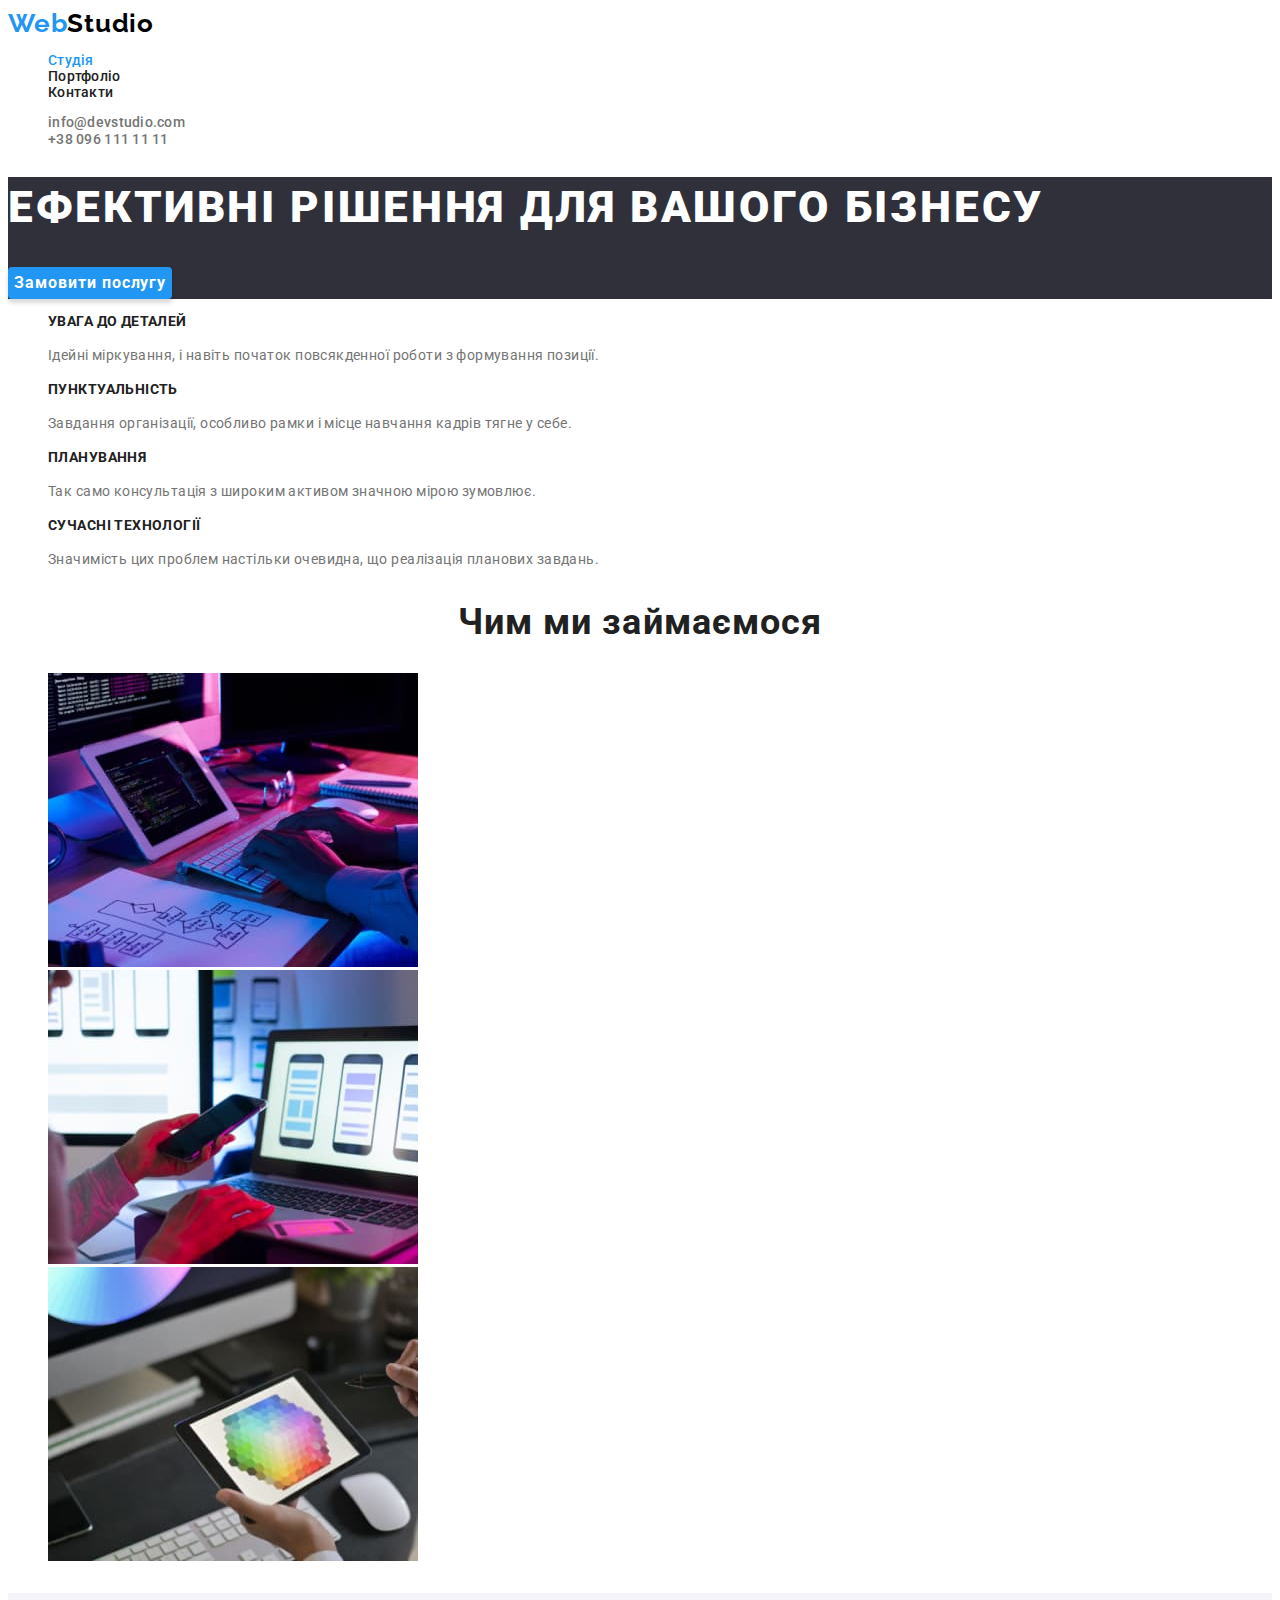
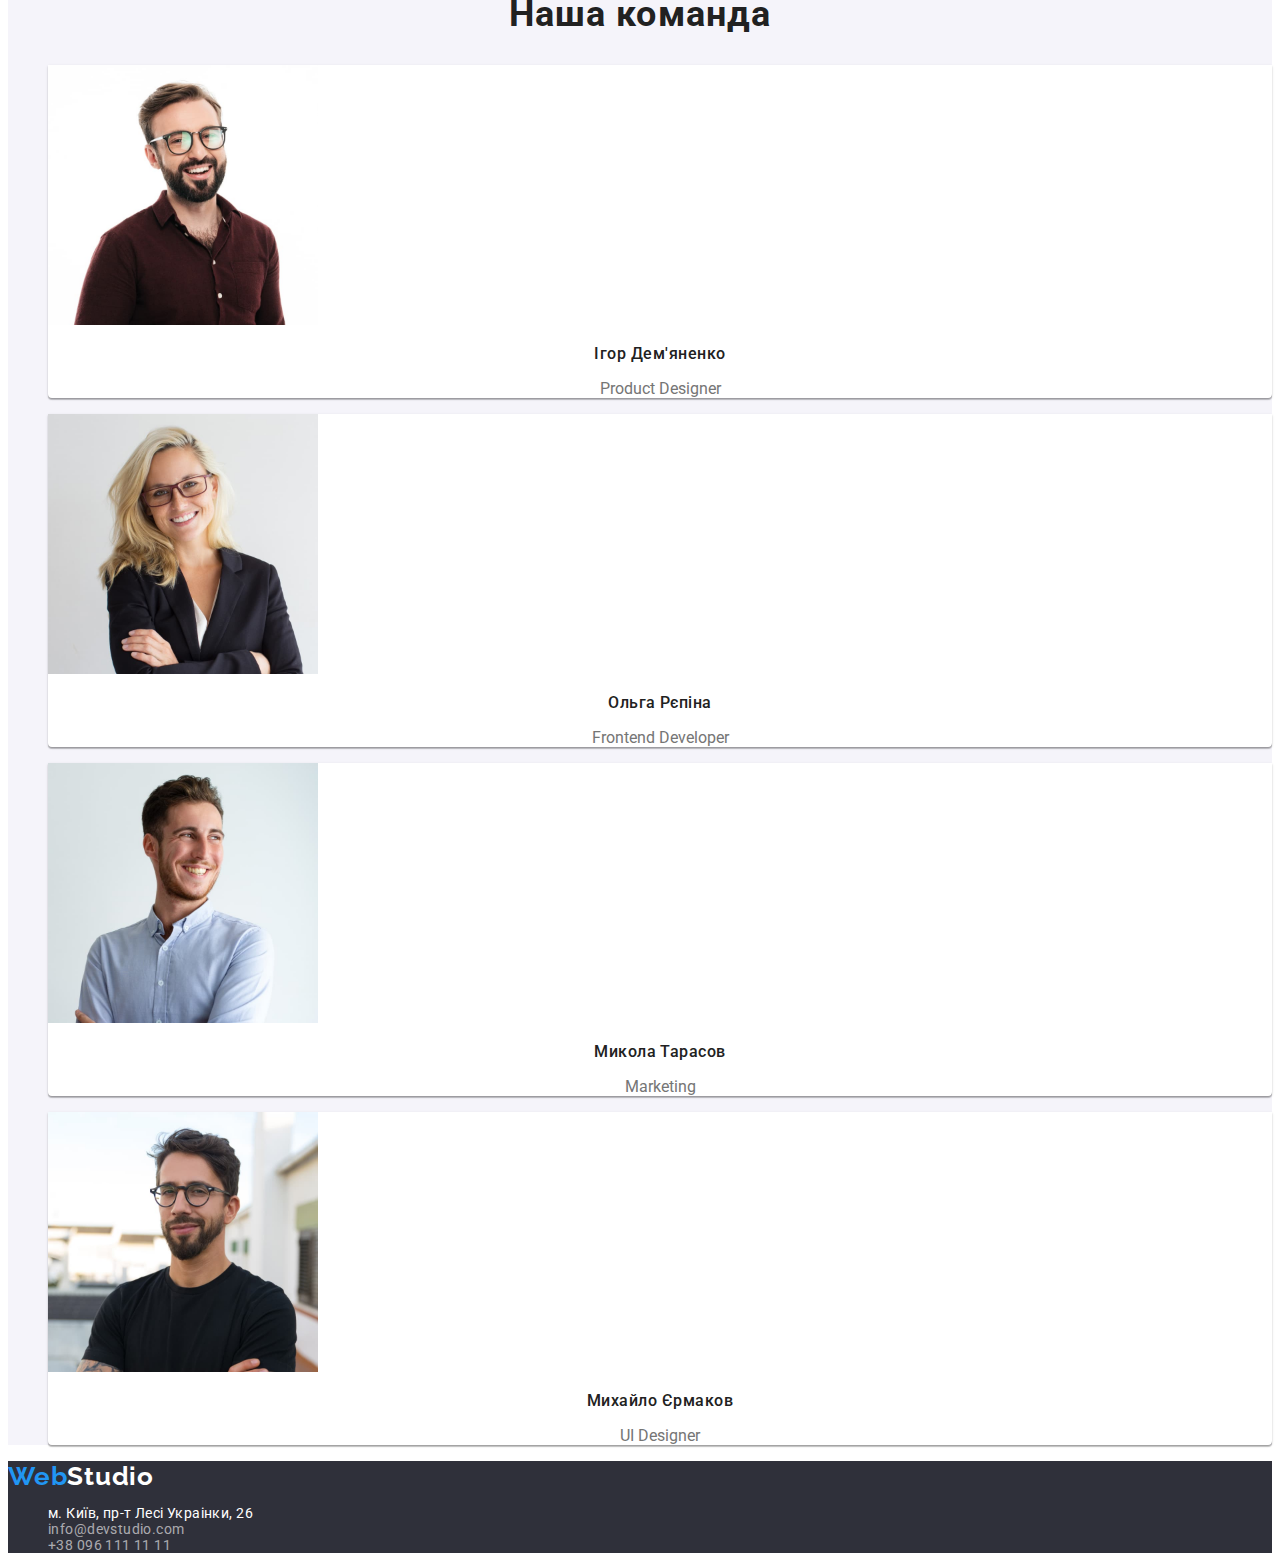
==== index.html @ 6b62721d "Initial commit" ====
<!DOCTYPE html>
<html lang="uk">
  <head>
    <meta charset="UTF-8" />
    <meta http-equiv="X-UA-Compatible" content="IE=edge" />
    <meta name="viewport" content="width=device-width, initial-scale=1.0" />
    <title>Студія</title>
    <link rel="stylesheet" href="./css/styles.css" />
    <link rel="preconnect" href="https://fonts.googleapis.com" />
    <link rel="preconnect" href="https://fonts.gstatic.com" crossorigin />
    <link
      href="https://fonts.googleapis.com/css2?family=Raleway:wght@700&family=Roboto:wght@400;500;700;900&display=swap"
      rel="stylesheet"
    />
  </head>
  <body>
    <header class="site-header">
      <nav>
        <a class="logo" href="./index.html"
          ><span class="accent">Web</span>Studio</a
        >
        <ul>
          <li>
            <a class="nav-links current-page" href="./index.html">Студія</a>
          </li>
          <li>
            <a class="nav-links" href="./portfolio.html">Портфоліо</a>
          </li>
          <li>
            <a class="nav-links" href="#">Контакти</a>
          </li>
        </ul>
      </nav>
      <ul>
        <li>
          <a class="contacts-link" href="mailto:info@devstudio.com"
            >info@devstudio.com</a
          >
        </li>
        <li>
          <a class="contacts-link" href="tel:380961111111">+38 096 111 11 11</a>
        </li>
      </ul>
    </header>
    <main>
      <section class="hero">
        <h1 class="hero-title">Ефективні рішення для вашого бізнесу</h1>
        <button type="button" class="hero-btn">Замовити послугу</button>
      </section>
      <section>
        <h2 hidden>Особливості</h2>
        <ul class="features">
          <li>
            <h3 class="features-title">УВАГА ДО ДЕТАЛЕЙ</h3>
            <p class="features-text">
              Ідейні міркування, і навіть початок повсякденної роботи з
              формування позиції.
            </p>
          </li>
          <li>
            <h3 class="features-title">ПУНКТУАЛЬНІСТЬ</h3>
            <p class="features-text">
              Завдання організації, особливо рамки і місце навчання кадрів тягне
              у себе.
            </p>
          </li>
          <li>
            <h3 class="features-title">ПЛАНУВАННЯ</h3>
            <p class="features-text">
              Так само консультація з широким активом значною мірою зумовлює.
            </p>
          </li>
          <li>
            <h3 class="features-title">СУЧАСНІ ТЕХНОЛОГІЇ</h3>
            <p class="features-text">
              Значимість цих проблем настільки очевидна, що реалізація планових
              завдань.
            </p>
          </li>
        </ul>
      </section>
      <section>
        <h2 class="section-title">Чим ми займаємося</h2>
        <ul>
          <li>
            <img
              src="./images/services/box1.jpg"
              alt="програмування"
              width="370"
            />
          </li>
          <li>
            <img
              src="./images/services/box2.jpg"
              alt="мобільні додатки"
              width="370"
            />
          </li>
          <li>
            <img
              src="./images/services/box3.jpg"
              alt="дизайнерські рішення"
              width="370"
            />
          </li>
        </ul>
      </section>
      <section class="our-team">
        <h2 class="section-title">Наша команда</h2>
        <ul>
          <li class="our-team-list">
            <img
              src="./images/team/photo-Igor-Demyanenko.jpg"
              alt="перший член команди"
              width="270"
              height="260"
            />
            <h3 class="our-team-title">Ігор Дем'яненко</h3>
            <p class="our-team-text" lang="en">Product Designer</p>
          </li>
          <li class="our-team-list">
            <img
              src="./images/team/photo-Olha-Repina.jpg"
              alt="другий член команди"
              width="270"
              height="260"
            />
            <h3 class="our-team-title">Ольга Рєпіна</h3>
            <p class="our-team-text" lang="en">Frontend Developer</p>
          </li>
          <li class="our-team-list">
            <img
              src="./images/team/photo-Mykola-Tarasov.jpg"
              alt="третій член команди"
              width="270"
              height="260"
            />
            <h3 class="our-team-title">Микола Тарасов</h3>
            <p class="our-team-text" lang="en">Marketing</p>
          </li>
          <li class="our-team-list">
            <img
              src="./images/team/photo-Mykhailo-Yermakov.jpg"
              alt="четвертий член командми"
              width="270"
              height="260"
            />
            <h3 class="our-team-title">Михайло Єрмаков</h3>
            <p class="our-team-text" lang="en">UI Designer</p>
          </li>
        </ul>
      </section>
    </main>
    <footer class="footer">
      <a class="logo-footer" href="./index.html"
        ><span class="accent">Web</span>Studio</a
      >
      <address class="footer-adress">
        <ul>
          <li>
            <a
              class="footer-map"
              href="https://goo.gl/maps/CPtrU1FHBa2aNyZL9"
              target="_blank"
              rel="noopener noreferrer nofollow"
              >м. Київ, пр-т Лесі Украінки, 26</a
            >
          </li>
          <li>
            <a class="footer-contacts" href="mailto:info@devstudio.com"
              >info@devstudio.com</a
            >
          </li>
          <li>
            <a class="footer-contacts" href="tel:380961111111"
              >+38 096 111 11 11</a
            >
          </li>
        </ul>
      </address>
    </footer>
  </body>
</html>
---- css/styles.css ----
* {
  list-style: none;
  text-decoration: none;
}


:root {
  --colorOfHearders: #212121;
  --colorOfParagraphs: #757575;
  --activeSelection: #2196F3;
  --addColor: #FFFFFF;
  --backgroundFooter: #2F303A;

}

body {
  background-color: var(--addColor);
  color: var(--colorOfHearders);
  font-family: 'Roboto', sans-serif;
  font-size: 14px;
}

a {
  color: inherit;
}

/*----------------------HEADER-----------------------*/

.site-header {
  background: var(--addColor);
}

.logo {
  font-family: 'Raleway';
  font-style: normal;
  font-weight: 700;
  font-size: 26px;
  letter-spacing: 0.03em;
  color: #000000;

}

.accent {
  color: var(--activeSelection);
}

.nav-links {
  font-weight: 500;
  line-height: calc(16/14);
  letter-spacing: 0.02em;
}

.nav-links:hover,
.nav-links:focus {
  color: var(--activeSelection);
}

.current-page {
  color: var(--activeSelection);
}



.contacts-link {
  font-weight: 500;
  line-height: 1.14;
  letter-spacing: 0.02em;
  color: var(--colorOfParagraphs);
}

.contacts-link:hover,
.contacts-link:focus {
color: var(--activeSelection);
}


/*----------------------HERO--------------------------*/

.hero {
  background: var(--backgroundFooter);
}

.hero-title {
  font-weight: 900;
  font-size: 44px;
  letter-spacing: 0.06em;
  text-transform: uppercase;
  color:var(--addColor);
  line-height: calc(60/44);

}

.hero-btn{
  background-color: var(--activeSelection);
  color: var(--addColor);
  letter-spacing: 0.06em;
  font-family: inherit;
  font-style: normal;
  font-weight: 700;
  font-size: 16px;
  line-height: calc(30/16);
  box-shadow: 0px 4px 4px rgba(0, 0, 0, 0.15);
  border-radius: 4px;
  border: none;
  cursor: pointer;

}

.hero-btn:focus,
.hero-btn:hover,
.hero-btn:active {   
  background: #188CE8;
  box-shadow: 0px 4px 4px rgba(0, 0, 0, 0.15);
  border-radius: 4px;
}     

/*----------------------FEATURES-------------------*/

.features-title {
  font-size: 14px;
  letter-spacing: 0.03em; 
  text-transform: uppercase;
  line-height: calc(16/14)
}

.features-text {
  color: var(--colorOfParagraphs);
  font-weight: 400;
  line-height: calc(24/14);
  letter-spacing: 0.03em;
}

/*------------------OUR SERVICES---------------------*/

.section-title {
font-size: 36px;
line-height: calc(42/36);
text-align: center;
letter-spacing: 0.03em;
}

/*-----------------OUR TEAM------------------------*/

.our-team {
background-color: #F5F4FA;
}

.our-team-list {
  background-color: var(--addColor);
  box-shadow: 0px 1px 3px rgba(0, 0, 0, 0.12), 0px 1px 1px rgba(0, 0, 0, 0.14), 0px 2px 1px rgba(0, 0, 0, 0.2);
  border-radius: 0px 0px 4px 4px;
}

.our-team-title {
  font-weight: 500;
  font-size: 16px;
  line-height: calc(19/16);
  letter-spacing: 0.03em;
  text-align: center;
}

.our-team-text {
  color: var(--colorOfParagraphs);
  text-align: center;
  font-size: 16px;
  line-height: calc(19/16);
}

/*-------------------FOOTER--------------------*/

.footer {
  background-color: var(--backgroundFooter);
}

.footer-adress {
  font-style: normal;
}

.footer-contacts {
  color: rgba(255, 255, 255, 0.6);
  font-weight: 400;
  letter-spacing: 0.03em;
  }


.footer-contacts:hover,
.footer-contacts:focus {
color: var(--activeSelection);
}

.footer-map {
  color: var(--addColor);
  letter-spacing: 0.03em;
  }


.logo-footer {
  font-family: 'Raleway';
  font-style: normal;
  font-weight: 700;
  font-size: 26px;
  letter-spacing: 0.03em;
  color: var(--addColor);
}


/*---------------PORTFOLIO---------------------*/
/*---------------FILTRES------------------------*/

.visually-hidden {
  position: absolute;
  white-space: nowrap;
  width: 1px;
  height: 1px;
  overflow: hidden;
  border: 0;
  padding: 0;
  clip: rect(0 0 0 0);
  clip-path: inset(50%);
  margin: -1px;
}

.filter-btn {
  font-family: inherit;
  font-style: normal;
  font-weight: 500;
  font-size: 16px;
  line-height: calc(26/16);
  text-align: center;
  letter-spacing: 0.03em;
  color: var(--colorOfHearders);
  background: #F5F4FA;
  border-radius: 4px;
  border: none;
  cursor: pointer;

}

.filter-btn:hover,
.filter-btn:focus {
  color: var(--addColor);
  background-color: var(--activeSelection);
  box-shadow: 0px 3px 1px rgba(0, 0, 0, 0.1), 0px 1px 2px rgba(0, 0, 0, 0.08), 0px 2px 2px rgba(0, 0, 0, 0.12);
}

/*----------------------PROJECTS----------------*/

.project-title {
  line-height: calc(36/18);
  letter-spacing: 0.06em;
  font-size: 18px;
}

.progect-text {
  font-size: 16px;
  line-height: calc(30/16);
  letter-spacing: 0.03em;
  color: var(--colorOfParagraphs);
}
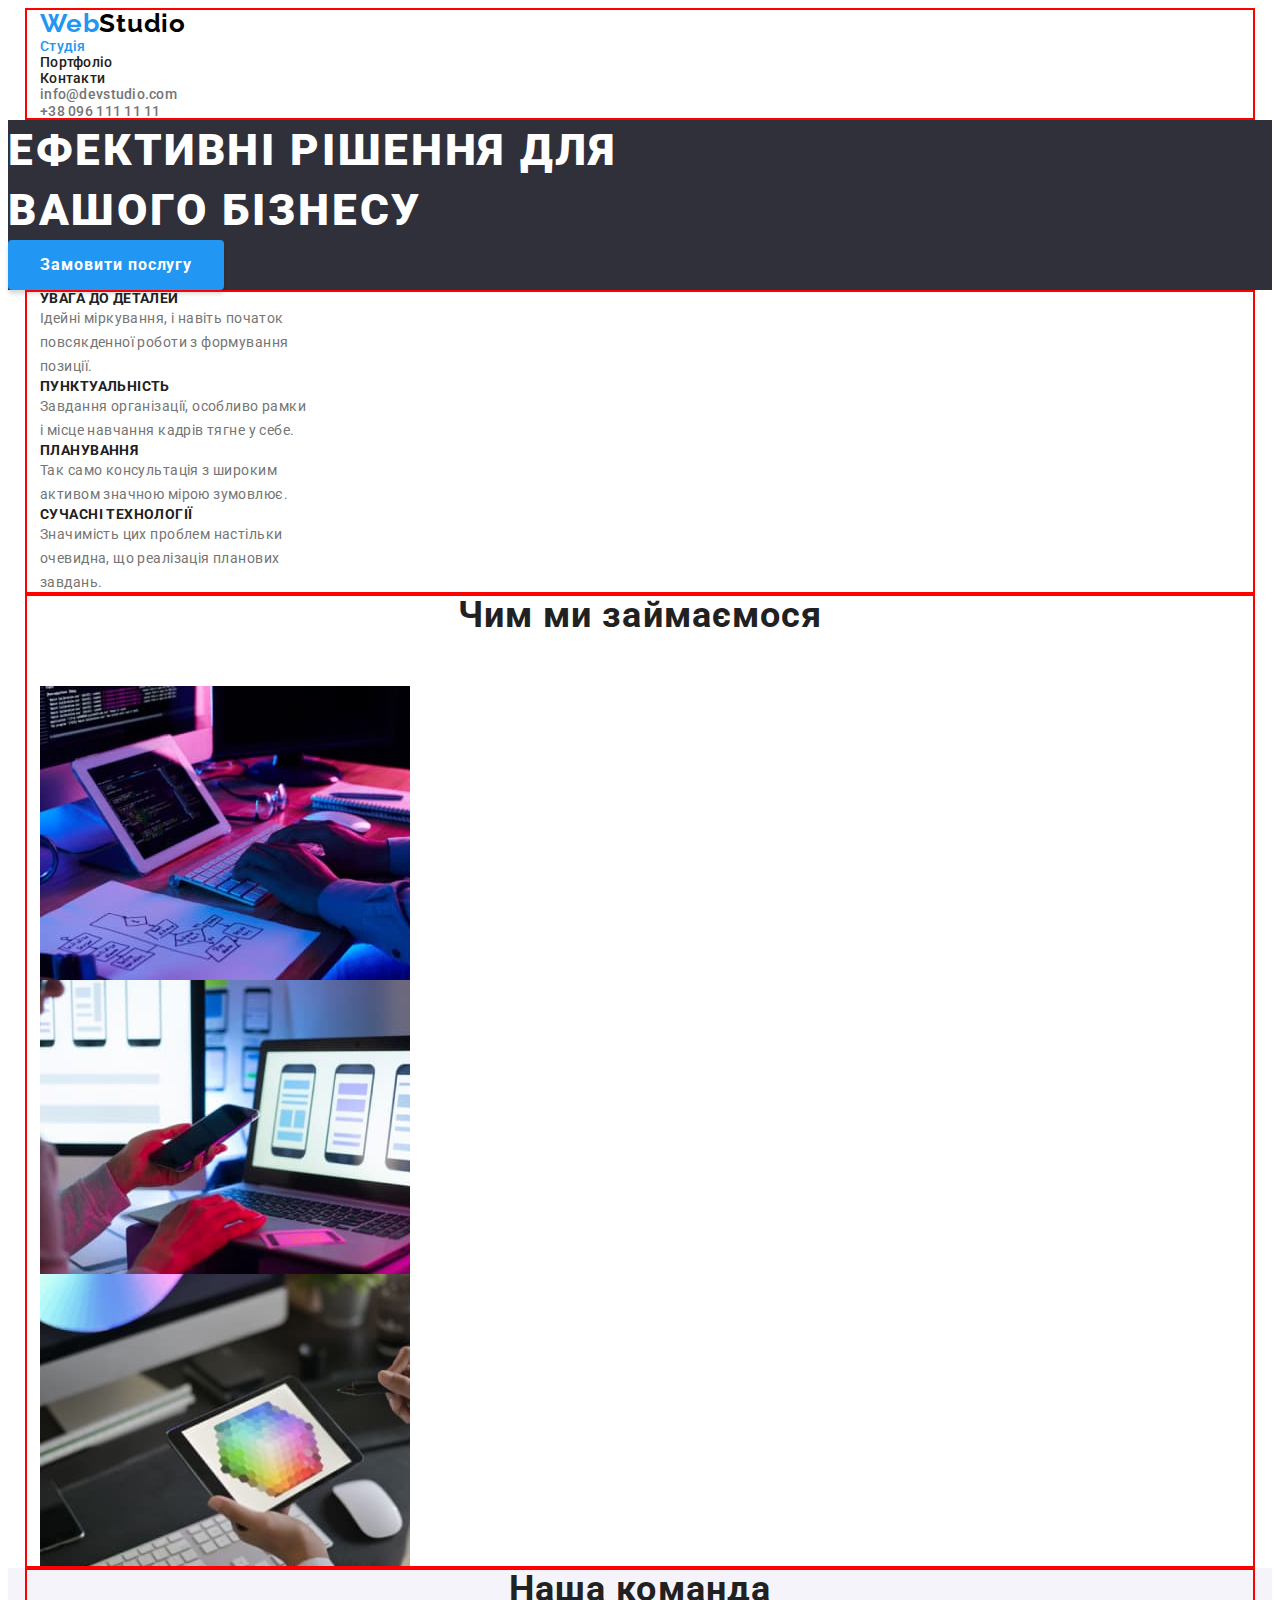
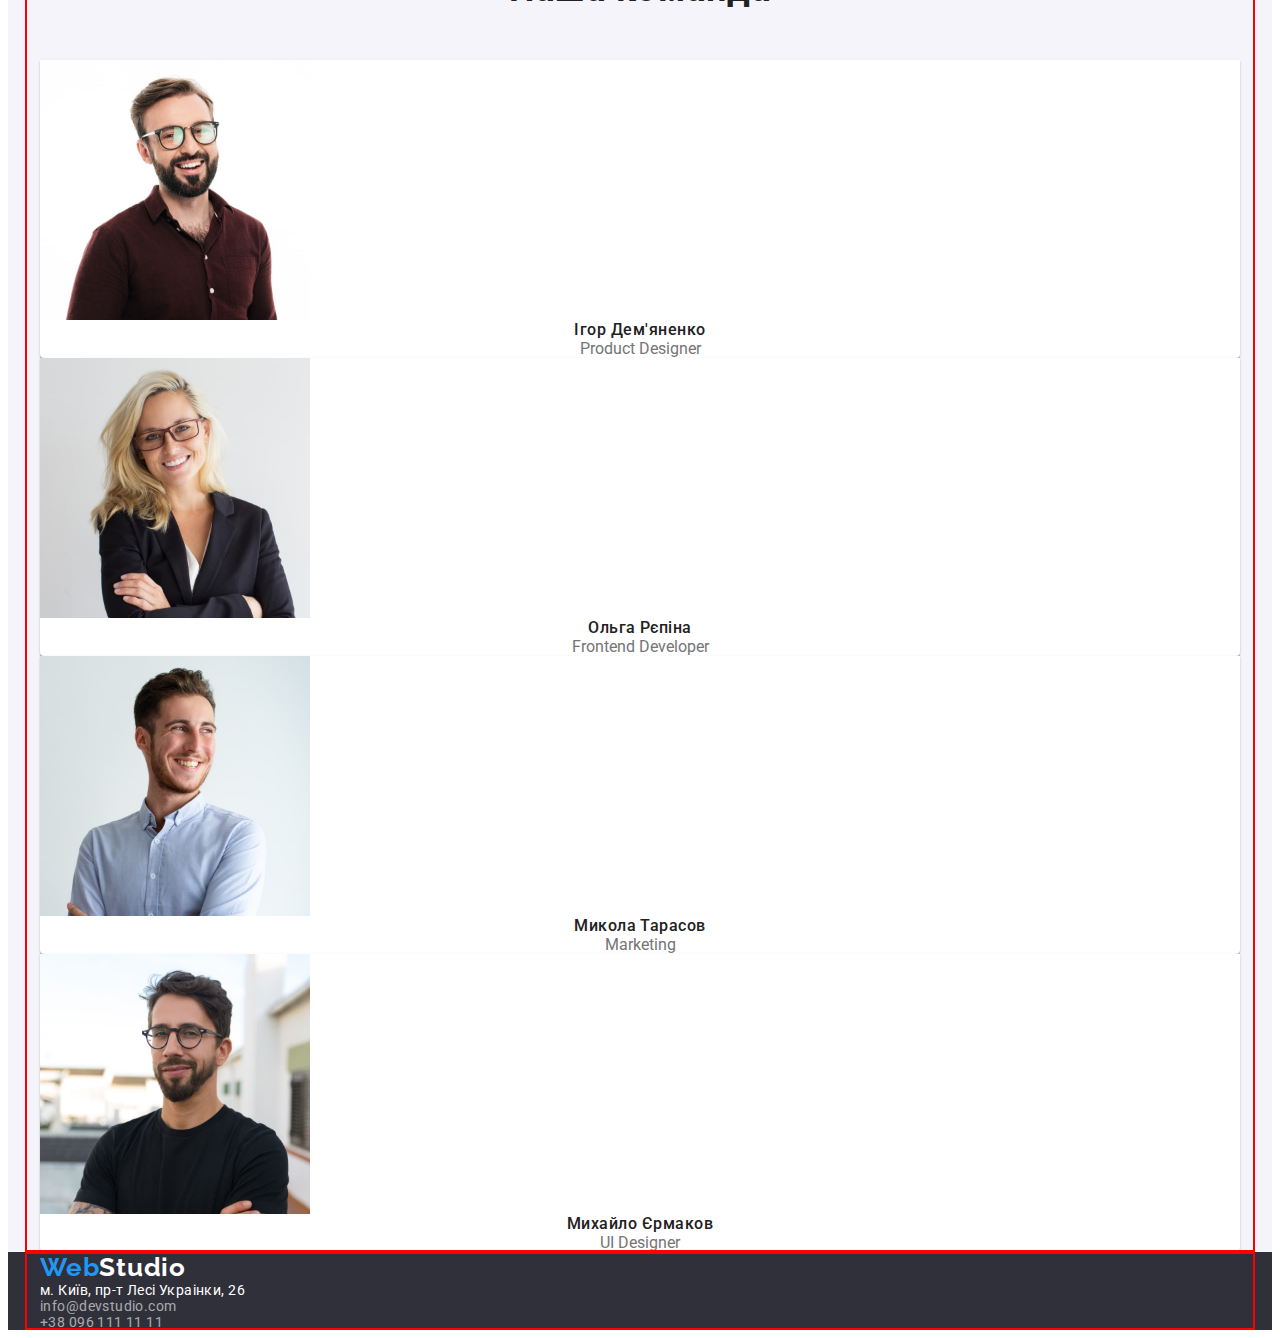
==== commit 6df5b8fa: "first part of flex decorating" ====
--- a/index.html
+++ b/index.html
@@ -5,7 +5,17 @@
     <meta http-equiv="X-UA-Compatible" content="IE=edge" />
     <meta name="viewport" content="width=device-width, initial-scale=1.0" />
     <title>Студія</title>
+
+    <!----Morden Nornilize----->
+
+    <link rel="stylesheet" href="https://cdnjs.cloudflare.com/ajax/libs/modern-normalize/1.1.0/modern-normalize.min.css" integrity="sha512-wpPYUAdjBVSE4KJnH1VR1HeZfpl1ub8YT/NKx4PuQ5NmX2tKuGu6U/JRp5y+Y8XG2tV+wKQpNHVUX03MfMFn9Q==" crossorigin="anonymous" referrerpolicy="no-referrer" />
+
+   <!----Styles----->
+
     <link rel="stylesheet" href="./css/styles.css" />
+
+    <!-------Google fonts---->
+    
     <link rel="preconnect" href="https://fonts.googleapis.com" />
     <link rel="preconnect" href="https://fonts.gstatic.com" crossorigin />
     <link
@@ -15,169 +25,181 @@
   </head>
   <body>
     <header class="site-header">
-      <nav>
-        <a class="logo" href="./index.html"
-          ><span class="accent">Web</span>Studio</a
-        >
+      <div class="container">
+        <nav>
+          <a class="logo" href="./index.html"
+            ><span class="accent">Web</span>Studio</a
+          >
+          <ul>
+            <li>
+              <a class="nav-links current-page" href="./index.html">Студія</a>
+            </li>
+            <li>
+              <a class="nav-links" href="./portfolio.html">Портфоліо</a>
+            </li>
+            <li>
+              <a class="nav-links" href="#">Контакти</a>
+            </li>
+          </ul>
+        </nav>
         <ul>
           <li>
-            <a class="nav-links current-page" href="./index.html">Студія</a>
+            <a class="contacts-link" href="mailto:info@devstudio.com"
+              >info@devstudio.com</a
+            >
           </li>
           <li>
-            <a class="nav-links" href="./portfolio.html">Портфоліо</a>
+            <a class="contacts-link" href="tel:380961111111">+38 096 111 11 11</a>
           </li>
-          <li>
-            <a class="nav-links" href="#">Контакти</a>
-          </li>
-        </ul>
-      </nav>
-      <ul>
-        <li>
-          <a class="contacts-link" href="mailto:info@devstudio.com"
-            >info@devstudio.com</a
-          >
-        </li>
-        <li>
-          <a class="contacts-link" href="tel:380961111111">+38 096 111 11 11</a>
-        </li>
+      </div>
       </ul>
     </header>
     <main>
       <section class="hero">
-        <h1 class="hero-title">Ефективні рішення для вашого бізнесу</h1>
-        <button type="button" class="hero-btn">Замовити послугу</button>
-      </section>
-      <section>
-        <h2 hidden>Особливості</h2>
-        <ul class="features">
-          <li>
-            <h3 class="features-title">УВАГА ДО ДЕТАЛЕЙ</h3>
-            <p class="features-text">
-              Ідейні міркування, і навіть початок повсякденної роботи з
-              формування позиції.
-            </p>
-          </li>
-          <li>
-            <h3 class="features-title">ПУНКТУАЛЬНІСТЬ</h3>
-            <p class="features-text">
-              Завдання організації, особливо рамки і місце навчання кадрів тягне
-              у себе.
-            </p>
-          </li>
-          <li>
-            <h3 class="features-title">ПЛАНУВАННЯ</h3>
-            <p class="features-text">
-              Так само консультація з широким активом значною мірою зумовлює.
-            </p>
-          </li>
-          <li>
-            <h3 class="features-title">СУЧАСНІ ТЕХНОЛОГІЇ</h3>
-            <p class="features-text">
-              Значимість цих проблем настільки очевидна, що реалізація планових
-              завдань.
-            </p>
-          </li>
-        </ul>
-      </section>
-      <section>
-        <h2 class="section-title">Чим ми займаємося</h2>
-        <ul>
-          <li>
-            <img
-              src="./images/services/box1.jpg"
-              alt="програмування"
-              width="370"
-            />
-          </li>
-          <li>
-            <img
-              src="./images/services/box2.jpg"
-              alt="мобільні додатки"
-              width="370"
-            />
-          </li>
-          <li>
-            <img
-              src="./images/services/box3.jpg"
-              alt="дизайнерські рішення"
-              width="370"
-            />
-          </li>
-        </ul>
-      </section>
-      <section class="our-team">
-        <h2 class="section-title">Наша команда</h2>
-        <ul>
-          <li class="our-team-list">
-            <img
-              src="./images/team/photo-Igor-Demyanenko.jpg"
-              alt="перший член команди"
-              width="270"
-              height="260"
-            />
-            <h3 class="our-team-title">Ігор Дем'яненко</h3>
-            <p class="our-team-text" lang="en">Product Designer</p>
-          </li>
-          <li class="our-team-list">
-            <img
-              src="./images/team/photo-Olha-Repina.jpg"
-              alt="другий член команди"
-              width="270"
-              height="260"
-            />
-            <h3 class="our-team-title">Ольга Рєпіна</h3>
-            <p class="our-team-text" lang="en">Frontend Developer</p>
-          </li>
-          <li class="our-team-list">
-            <img
-              src="./images/team/photo-Mykola-Tarasov.jpg"
-              alt="третій член команди"
-              width="270"
-              height="260"
-            />
-            <h3 class="our-team-title">Микола Тарасов</h3>
-            <p class="our-team-text" lang="en">Marketing</p>
-          </li>
-          <li class="our-team-list">
-            <img
-              src="./images/team/photo-Mykhailo-Yermakov.jpg"
-              alt="четвертий член командми"
-              width="270"
-              height="260"
-            />
-            <h3 class="our-team-title">Михайло Єрмаков</h3>
-            <p class="our-team-text" lang="en">UI Designer</p>
-          </li>
-        </ul>
+        <div class="conteiner">
+          <h1 class="hero-title">Ефективні рішення для вашого бізнесу</h1>
+          <button type="button" class="hero-btn">Замовити послугу</button>
+        </div>
+      </section>
+      <section section>
+        <div class="container">
+          <h2 class="visually-hidden">Особливості</h2>
+          <ul class="features">
+            <li>
+              <h3 class="features-title">УВАГА ДО ДЕТАЛЕЙ</h3>
+              <p class="features-text">
+                Ідейні міркування, і навіть початок повсякденної роботи з
+                формування позиції.
+              </p>
+            </li>
+            <li>
+              <h3 class="features-title">ПУНКТУАЛЬНІСТЬ</h3>
+              <p class="features-text">
+                Завдання організації, особливо рамки і місце навчання кадрів тягне
+                у себе.
+              </p>
+            </li>
+            <li>
+              <h3 class="features-title">ПЛАНУВАННЯ</h3>
+              <p class="features-text">
+                Так само консультація з широким активом значною мірою зумовлює.
+              </p>
+            </li>
+            <li>
+              <h3 class="features-title">СУЧАСНІ ТЕХНОЛОГІЇ</h3>
+              <p class="features-text">
+                Значимість цих проблем настільки очевидна, що реалізація планових
+                завдань.
+              </p>
+            </li>
+          </ul>
+        </div>
+      </section>
+      <section section>
+        <div class="container">
+          <h2 class="section-title">Чим ми займаємося</h2>
+          <ul>
+            <li>
+              <img
+                src="./images/services/box1.jpg"
+                alt="програмування"
+                width="370"
+              />
+            </li>
+            <li>
+              <img
+                src="./images/services/box2.jpg"
+                alt="мобільні додатки"
+                width="370"
+              />
+            </li>
+            <li>
+              <img
+                src="./images/services/box3.jpg"
+                alt="дизайнерські рішення"
+                width="370"
+              />
+            </li>
+          </ul>
+        </div>  
+      </section>
+      <section class="our-team section">
+        <div class="container">
+          <h2 class="section-title">Наша команда</h2>
+          <ul>
+            <li class="our-team-list">
+              <img
+                src="./images/team/photo-Igor-Demyanenko.jpg"
+                alt="перший член команди"
+                width="270"
+                height="260"
+              />
+              <h3 class="our-team-title">Ігор Дем'яненко</h3>
+              <p class="our-team-text" lang="en">Product Designer</p>
+            </li>
+            <li class="our-team-list">
+              <img
+                src="./images/team/photo-Olha-Repina.jpg"
+                alt="другий член команди"
+                width="270"
+                height="260"
+              />
+              <h3 class="our-team-title">Ольга Рєпіна</h3>
+              <p class="our-team-text" lang="en">Frontend Developer</p>
+            </li>
+            <li class="our-team-list">
+              <img
+                src="./images/team/photo-Mykola-Tarasov.jpg"
+                alt="третій член команди"
+                width="270"
+                height="260"
+              />
+              <h3 class="our-team-title">Микола Тарасов</h3>
+              <p class="our-team-text" lang="en">Marketing</p>
+            </li>
+            <li class="our-team-list">
+              <img
+                src="./images/team/photo-Mykhailo-Yermakov.jpg"
+                alt="четвертий член командми"
+                width="270"
+                height="260"
+              />
+              <h3 class="our-team-title">Михайло Єрмаков</h3>
+              <p class="our-team-text" lang="en">UI Designer</p>
+            </li>
+          </ul>
+        </div>
       </section>
     </main>
     <footer class="footer">
-      <a class="logo-footer" href="./index.html"
-        ><span class="accent">Web</span>Studio</a
-      >
-      <address class="footer-adress">
-        <ul>
-          <li>
-            <a
-              class="footer-map"
-              href="https://goo.gl/maps/CPtrU1FHBa2aNyZL9"
-              target="_blank"
-              rel="noopener noreferrer nofollow"
-              >м. Київ, пр-т Лесі Украінки, 26</a
-            >
-          </li>
-          <li>
-            <a class="footer-contacts" href="mailto:info@devstudio.com"
-              >info@devstudio.com</a
-            >
-          </li>
-          <li>
-            <a class="footer-contacts" href="tel:380961111111"
-              >+38 096 111 11 11</a
-            >
-          </li>
-        </ul>
-      </address>
+      <div class="container">
+        <a class="logo-footer" href="./index.html"
+          ><span class="accent">Web</span>Studio</a
+        >
+        <address class="footer-adress">
+          <ul>
+            <li>
+              <a
+                class="footer-map"
+                href="https://goo.gl/maps/CPtrU1FHBa2aNyZL9"
+                target="_blank"
+                rel="noopener noreferrer nofollow"
+                >м. Київ, пр-т Лесі Украінки, 26</a
+              >
+            </li>
+            <li>
+              <a class="footer-contacts" href="mailto:info@devstudio.com"
+                >info@devstudio.com</a
+              >
+            </li>
+            <li>
+              <a class="footer-contacts" href="tel:380961111111"
+                >+38 096 111 11 11</a
+              >
+            </li>
+          </ul>
+        </address>
+      </div>
     </footer>
   </body>
 </html>
--- a/css/styles.css
+++ b/css/styles.css
@@ -3,6 +3,18 @@
   text-decoration: none;
 }
 
+ul {
+  margin: 0;
+  padding: 0;
+}
+
+h1,h2,h3,p {
+  margin: 0;
+}
+
+img {
+  display: block;
+}
 
 :root {
   --colorOfHearders: #212121;
@@ -22,6 +34,22 @@
 
 a {
   color: inherit;
+}
+/* .section {
+  padding-top: ;
+  padding-left: 215px;
+  padding-right: 215px;
+} */
+
+.container{
+  width: 1200px;
+  padding-left: 15px;
+  padding-right: 15px;
+  margin-left: auto;
+  margin-right: auto;
+
+  outline: 2px solid red;
+  outline-offset: -2px;
 }
 
 /*----------------------HEADER-----------------------*/
@@ -87,6 +115,7 @@
   text-transform: uppercase;
   color:var(--addColor);
   line-height: calc(60/44);
+  width: 696px;
 
 }
 
@@ -103,6 +132,10 @@
   border-radius: 4px;
   border: none;
   cursor: pointer;
+  display: inline-block;
+  padding: 10px 32px;
+  min-width: 216px;
+  min-height: 50px;
 
 }
 
@@ -116,6 +149,10 @@
 
 /*----------------------FEATURES-------------------*/
 
+.features {
+  width: 270px;
+}
+
 .features-title {
   font-size: 14px;
   letter-spacing: 0.03em; 
@@ -137,6 +174,7 @@
 line-height: calc(42/36);
 text-align: center;
 letter-spacing: 0.03em;
+margin-bottom: 50px;
 }
 
 /*-----------------OUR TEAM------------------------*/
@@ -220,6 +258,15 @@
   margin: -1px;
 }
 
+.filter{
+  display:flex;
+  margin-bottom: 34px;
+  padding-top: 94px;
+  padding-bottom: 16px;
+  justify-content: center;
+
+}
+
 .filter-btn {
   font-family: inherit;
   font-style: normal;
@@ -233,6 +280,12 @@
   border-radius: 4px;
   border: none;
   cursor: pointer;
+  margin-right: 8px;
+  padding: 6px 22px;
+}
+
+.filter-btn: last-child {
+  margin-right: 0;
 
 }
 
@@ -245,6 +298,15 @@
 
 /*----------------------PROJECTS----------------*/
 
+
+.projects{
+  display: flex;
+  flex-wrap: wrap;
+  align-content: center;
+  gap: 30px;
+  padding-bottom: 94px;
+
+}
 .project-title {
   line-height: calc(36/18);
   letter-spacing: 0.06em;
@@ -256,4 +318,15 @@
   line-height: calc(30/16);
   letter-spacing: 0.03em;
   color: var(--colorOfParagraphs);
+}
+
+.project-container {
+  padding: 20px 24px;
+
+}
+
+.project-container-border {
+  background: #FFFFFF;
+  border: 1px solid #EEEEEE;
+  width: 370px;
 }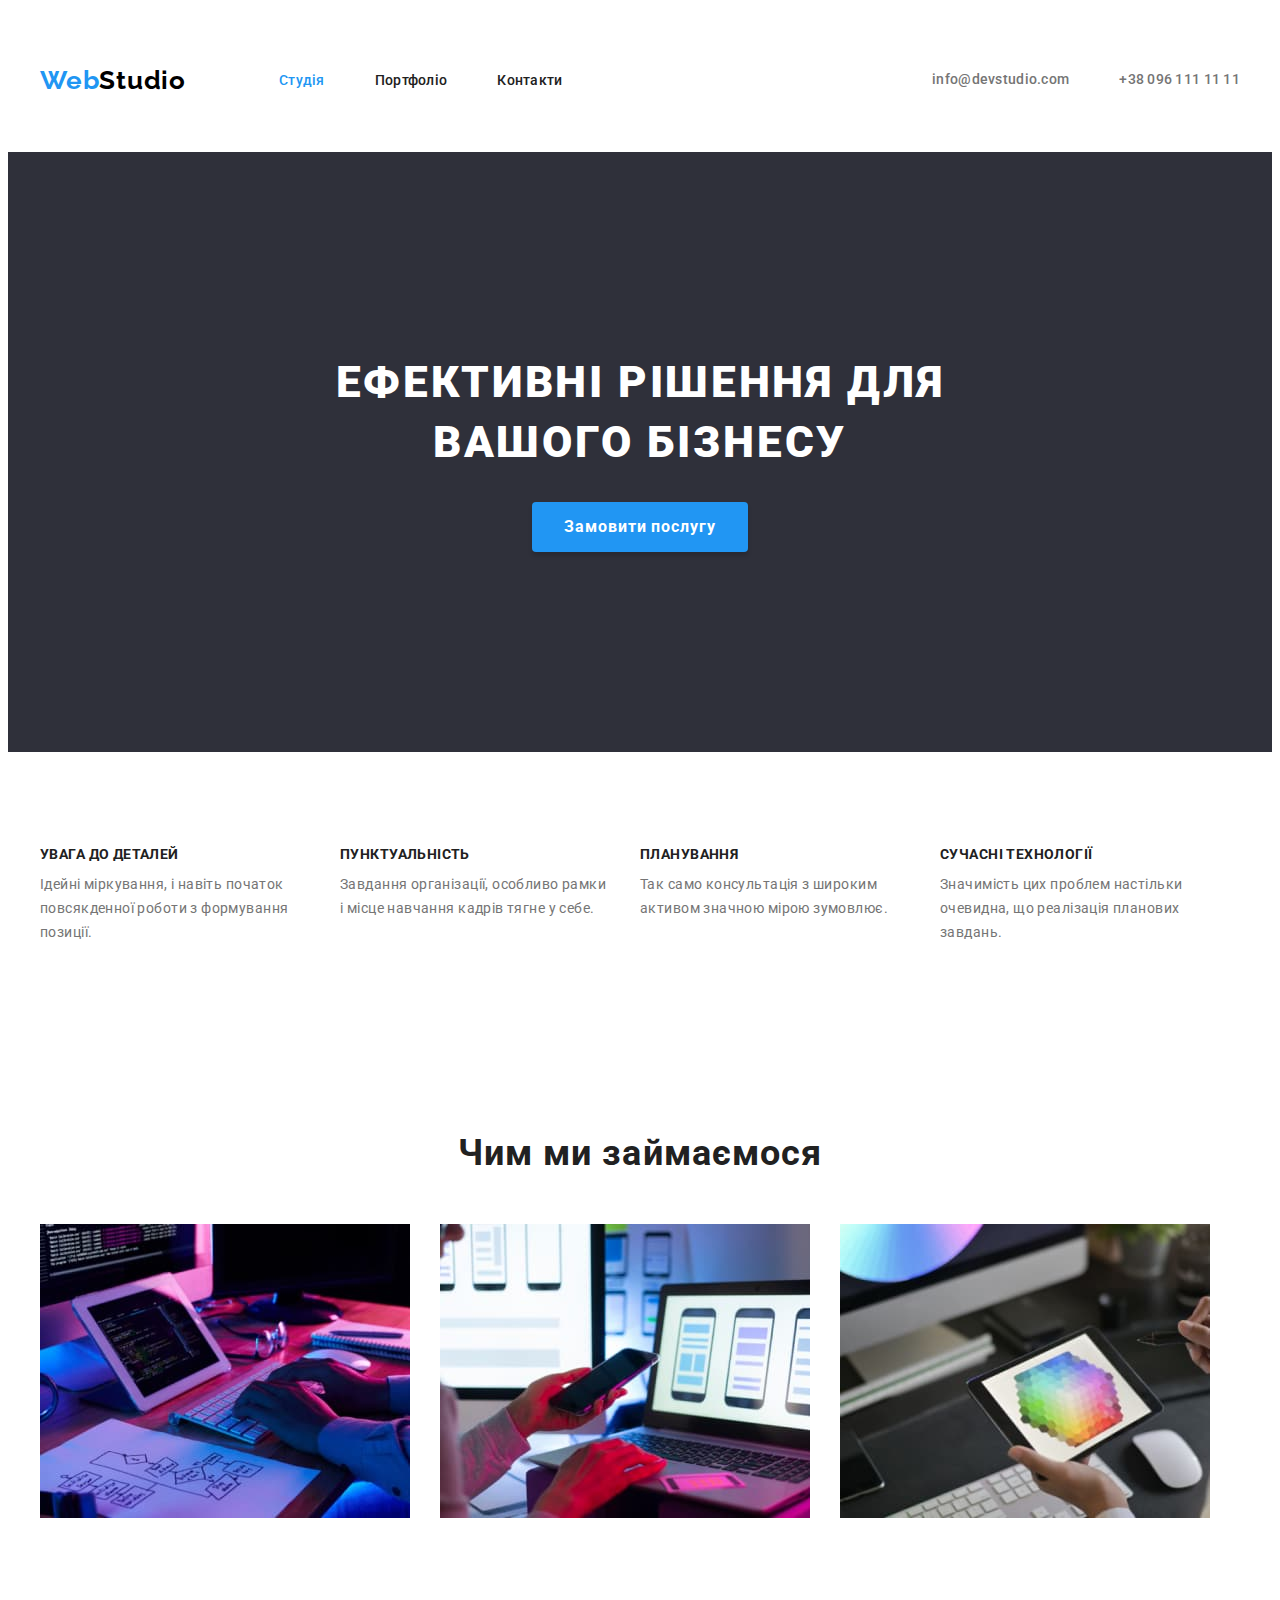
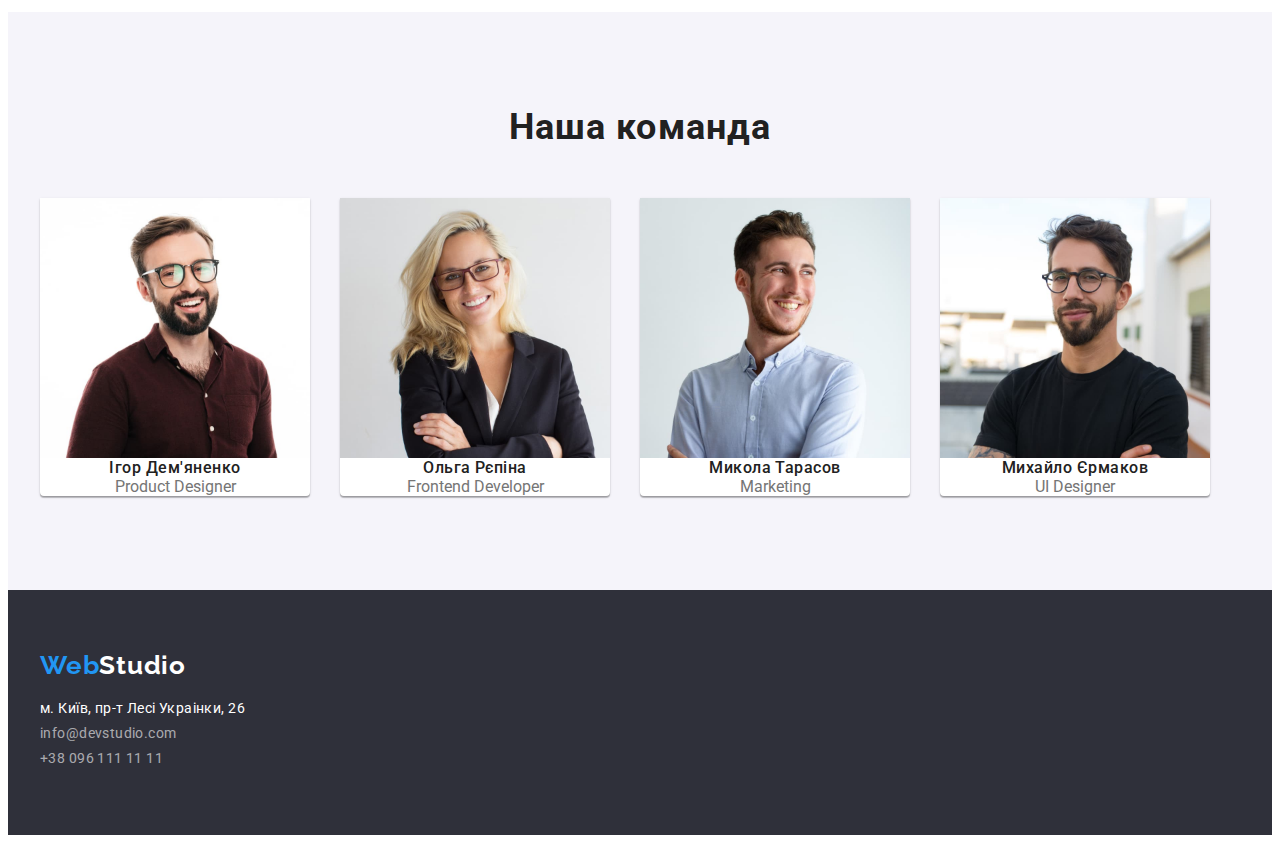
==== commit 1d667644: "finish flex decoration" ====
--- a/index.html
+++ b/index.html
@@ -26,11 +26,11 @@
   <body>
     <header class="site-header">
       <div class="container">
-        <nav>
+        <nav class="header-nav">
           <a class="logo" href="./index.html"
             ><span class="accent">Web</span>Studio</a
           >
-          <ul>
+          <ul class="header-nav-links">
             <li>
               <a class="nav-links current-page" href="./index.html">Студія</a>
             </li>
@@ -42,7 +42,7 @@
             </li>
           </ul>
         </nav>
-        <ul>
+        <ul class="header-contacts-link">
           <li>
             <a class="contacts-link" href="mailto:info@devstudio.com"
               >info@devstudio.com</a
@@ -56,12 +56,12 @@
     </header>
     <main>
       <section class="hero">
-        <div class="conteiner">
+        <div class="container">
           <h1 class="hero-title">Ефективні рішення для вашого бізнесу</h1>
           <button type="button" class="hero-btn">Замовити послугу</button>
         </div>
       </section>
-      <section section>
+      <section>
         <div class="container">
           <h2 class="visually-hidden">Особливості</h2>
           <ul class="features">
@@ -95,10 +95,10 @@
           </ul>
         </div>
       </section>
-      <section section>
+      <section >
         <div class="container">
           <h2 class="section-title">Чим ми займаємося</h2>
-          <ul>
+          <ul class="services">
             <li>
               <img
                 src="./images/services/box1.jpg"
@@ -123,10 +123,10 @@
           </ul>
         </div>  
       </section>
-      <section class="our-team section">
+      <section class="our-team">
         <div class="container">
           <h2 class="section-title">Наша команда</h2>
-          <ul>
+          <ul class="our-team-card">
             <li class="our-team-list">
               <img
                 src="./images/team/photo-Igor-Demyanenko.jpg"
@@ -177,8 +177,8 @@
           ><span class="accent">Web</span>Studio</a
         >
         <address class="footer-adress">
-          <ul>
-            <li>
+          <ul> 
+            <li class="footer-adress-links">
               <a
                 class="footer-map"
                 href="https://goo.gl/maps/CPtrU1FHBa2aNyZL9"
@@ -187,12 +187,12 @@
                 >м. Київ, пр-т Лесі Украінки, 26</a
               >
             </li>
-            <li>
+            <li class="footer-adress-links">
               <a class="footer-contacts" href="mailto:info@devstudio.com"
                 >info@devstudio.com</a
               >
             </li>
-            <li>
+            <li class="footer-adress-links">
               <a class="footer-contacts" href="tel:380961111111"
                 >+38 096 111 11 11</a
               >
--- a/css/styles.css
+++ b/css/styles.css
@@ -14,6 +14,8 @@
 
 img {
   display: block;
+  max-width: 100%;
+  height: auto;
 }
 
 :root {
@@ -35,21 +37,14 @@
 a {
   color: inherit;
 }
-/* .section {
-  padding-top: ;
-  padding-left: 215px;
-  padding-right: 215px;
-} */
 
 .container{
   width: 1200px;
-  padding-left: 15px;
-  padding-right: 15px;
+  padding: 94px 15px;
   margin-left: auto;
   margin-right: auto;
 
-  outline: 2px solid red;
-  outline-offset: -2px;
+
 }
 
 /*----------------------HEADER-----------------------*/
@@ -58,6 +53,26 @@
   background: var(--addColor);
 }
 
+.site-header .container {
+  display: flex;
+  padding-top: 32px;
+  padding-bottom: 32px;
+  align-items: center;
+  justify-content: space-between;
+
+}
+
+.header-nav {
+  display: flex;
+  align-items: center;
+}
+
+.header-nav-links {
+  display: flex;
+  gap: 50px;
+
+}
+
 .logo {
   font-family: 'Raleway';
   font-style: normal;
@@ -65,6 +80,8 @@
   font-size: 26px;
   letter-spacing: 0.03em;
   color: #000000;
+  display: inline-block;
+  margin-right: 93px;
 
 }
 
@@ -76,6 +93,9 @@
   font-weight: 500;
   line-height: calc(16/14);
   letter-spacing: 0.02em;
+  display: block;
+  padding-bottom: 32px;
+  padding-top: 32px;
 }
 
 .nav-links:hover,
@@ -86,14 +106,15 @@
 .current-page {
   color: var(--activeSelection);
 }
-
-
 
 .contacts-link {
   font-weight: 500;
   line-height: 1.14;
   letter-spacing: 0.02em;
   color: var(--colorOfParagraphs);
+  display: block;
+  padding-top: 32px;
+  padding-bottom: 32px;
 }
 
 .contacts-link:hover,
@@ -101,11 +122,22 @@
 color: var(--activeSelection);
 }
 
+.header-contacts-link {
+  display: flex;
+  gap: 50px;
+}
 
 /*----------------------HERO--------------------------*/
 
 .hero {
   background: var(--backgroundFooter);
+
+}
+
+.hero .container {
+  padding-top: 200px;
+  padding-bottom: 200px;
+  text-align: center;
 }
 
 .hero-title {
@@ -116,6 +148,10 @@
   color:var(--addColor);
   line-height: calc(60/44);
   width: 696px;
+  margin-bottom: 30px;
+  margin-left: auto;
+  margin-right: auto;
+
 
 }
 
@@ -150,14 +186,18 @@
 /*----------------------FEATURES-------------------*/
 
 .features {
-  width: 270px;
+  display: flex;
+  gap: 30px;
 }
 
 .features-title {
   font-size: 14px;
   letter-spacing: 0.03em; 
   text-transform: uppercase;
-  line-height: calc(16/14)
+  line-height: calc(16/14);
+  margin-bottom: 10px;
+
+
 }
 
 .features-text {
@@ -165,28 +205,41 @@
   font-weight: 400;
   line-height: calc(24/14);
   letter-spacing: 0.03em;
+  width: 270px;
 }
 
 /*------------------OUR SERVICES---------------------*/
 
 .section-title {
-font-size: 36px;
-line-height: calc(42/36);
-text-align: center;
-letter-spacing: 0.03em;
-margin-bottom: 50px;
-}
+  font-size: 36px;
+  line-height: calc(42/36);
+  text-align: center;
+  letter-spacing: 0.03em;
+  margin-bottom: 50px;
+}
+
+.services {
+  display: flex;
+  gap: 30px;
+}
+
+
 
 /*-----------------OUR TEAM------------------------*/
 
 .our-team {
 background-color: #F5F4FA;
+}
+
+.our-team-card {
+  display: flex;
 }
 
 .our-team-list {
   background-color: var(--addColor);
   box-shadow: 0px 1px 3px rgba(0, 0, 0, 0.12), 0px 1px 1px rgba(0, 0, 0, 0.14), 0px 2px 1px rgba(0, 0, 0, 0.2);
   border-radius: 0px 0px 4px 4px;
+  margin-right: 30px;
 }
 
 .our-team-title {
@@ -195,7 +248,12 @@
   line-height: calc(19/16);
   letter-spacing: 0.03em;
   text-align: center;
-}
+
+  }
+
+.our-team-list:last-child{
+  margin-right: 0;
+}  
 
 .our-team-text {
   color: var(--colorOfParagraphs);
@@ -239,8 +297,18 @@
   font-size: 26px;
   letter-spacing: 0.03em;
   color: var(--addColor);
-}
-
+  display: inline-block;
+  margin-bottom: 20px;
+}
+
+.footer-adress-links {
+  margin-bottom:  9px;
+}
+
+.footer .container {
+padding-top: 60px;
+padding-bottom: 60px;
+}
 
 /*---------------PORTFOLIO---------------------*/
 /*---------------FILTRES------------------------*/
@@ -261,7 +329,6 @@
 .filter{
   display:flex;
   margin-bottom: 34px;
-  padding-top: 94px;
   padding-bottom: 16px;
   justify-content: center;
 
@@ -304,7 +371,6 @@
   flex-wrap: wrap;
   align-content: center;
   gap: 30px;
-  padding-bottom: 94px;
 
 }
 .project-title {
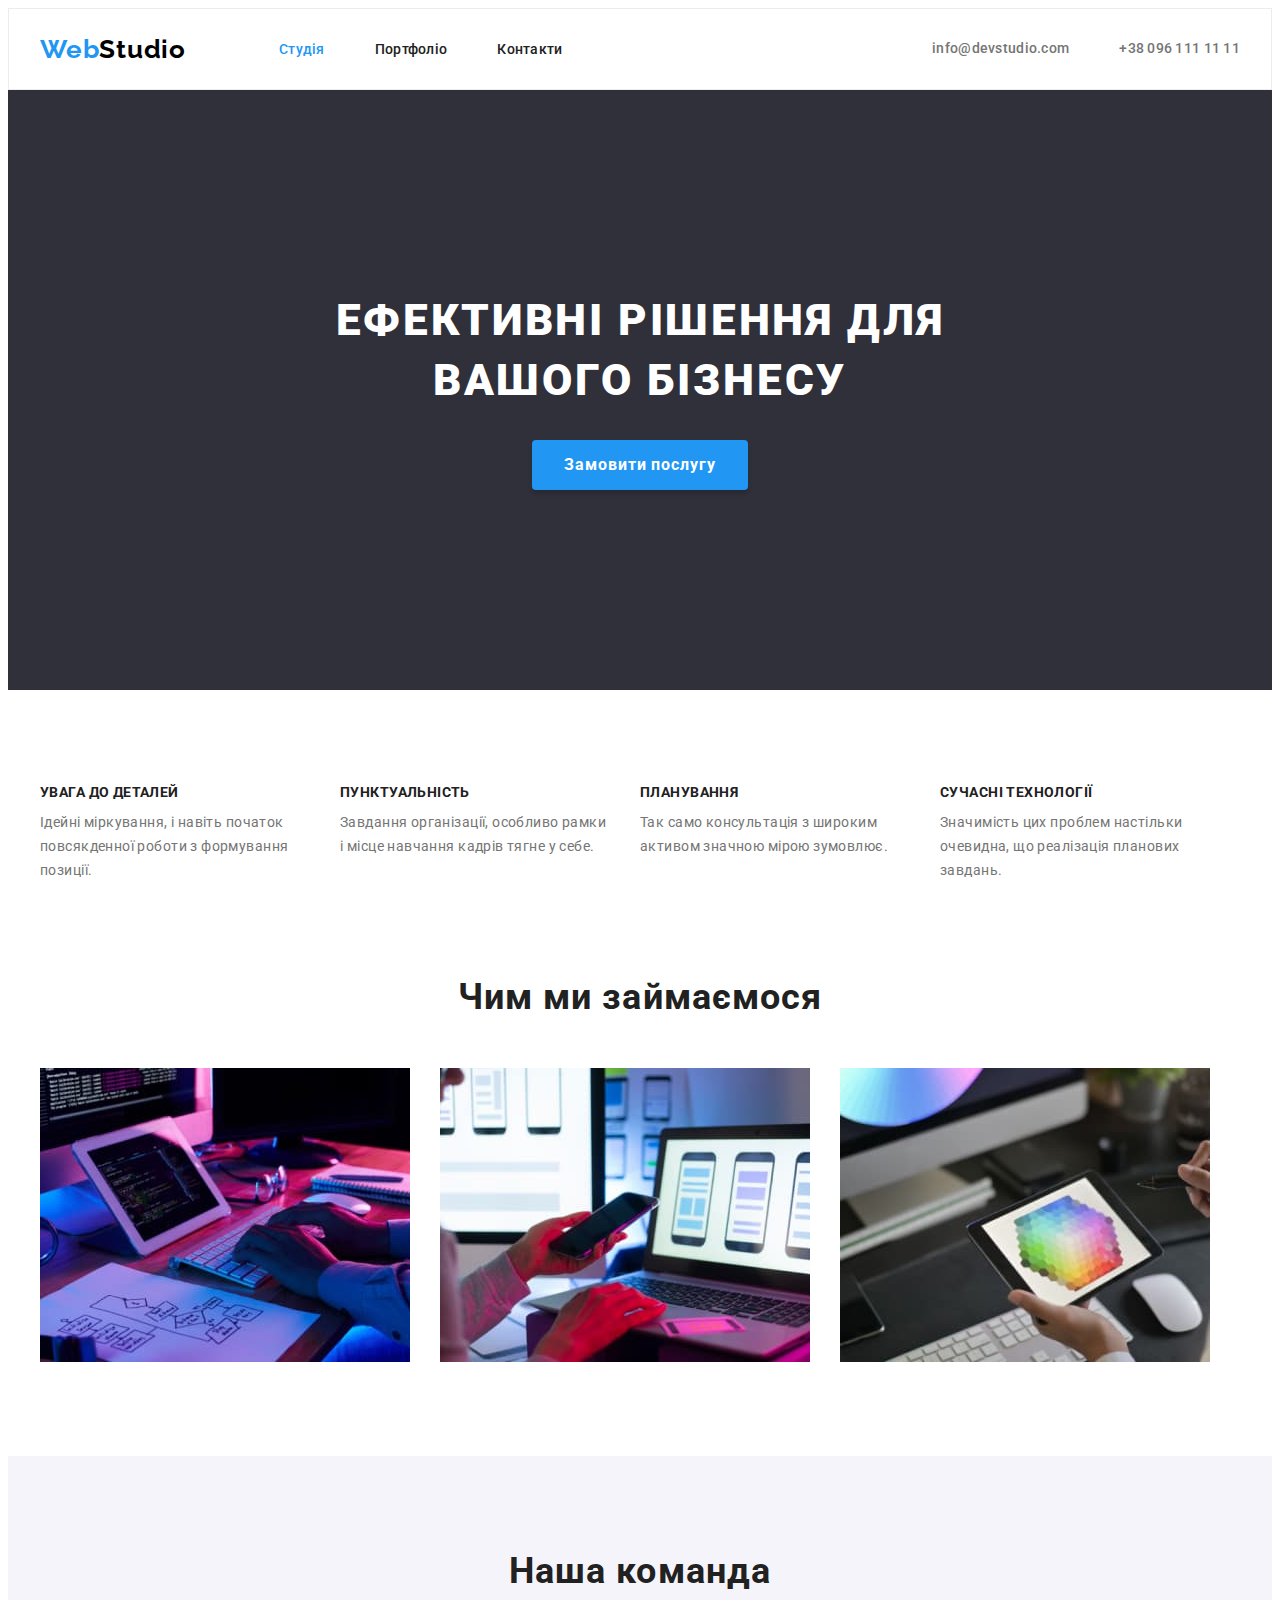
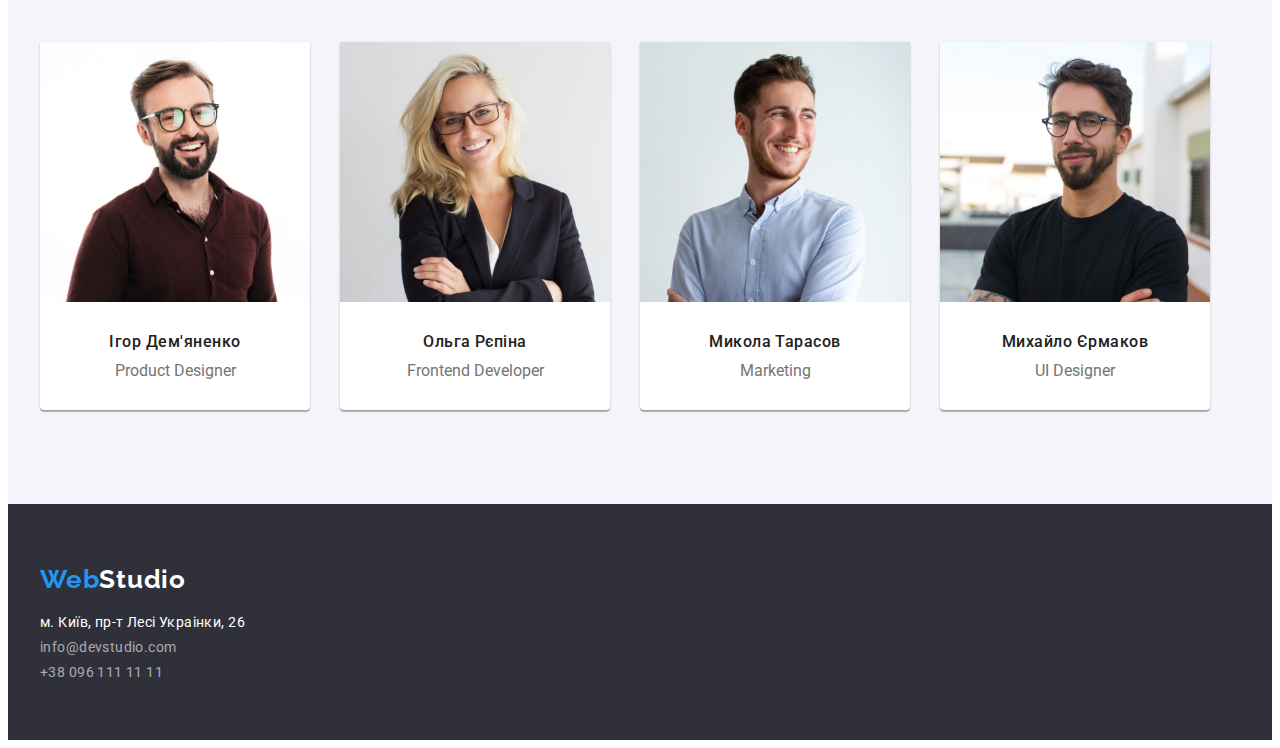
==== commit 7e33581e: "fixed after mentor comments" ====
--- a/index.html
+++ b/index.html
@@ -55,13 +55,13 @@
       </ul>
     </header>
     <main>
-      <section class="hero">
+      <section class="hero section">
         <div class="container">
           <h1 class="hero-title">Ефективні рішення для вашого бізнесу</h1>
           <button type="button" class="hero-btn">Замовити послугу</button>
         </div>
       </section>
-      <section>
+      <section class="section">
         <div class="container">
           <h2 class="visually-hidden">Особливості</h2>
           <ul class="features">
@@ -95,7 +95,7 @@
           </ul>
         </div>
       </section>
-      <section >
+      <section class="section about">
         <div class="container">
           <h2 class="section-title">Чим ми займаємося</h2>
           <ul class="services">
@@ -123,7 +123,7 @@
           </ul>
         </div>  
       </section>
-      <section class="our-team">
+      <section class="our-team section">
         <div class="container">
           <h2 class="section-title">Наша команда</h2>
           <ul class="our-team-card">
@@ -134,8 +134,10 @@
                 width="270"
                 height="260"
               />
-              <h3 class="our-team-title">Ігор Дем'яненко</h3>
-              <p class="our-team-text" lang="en">Product Designer</p>
+              <div class="our-team-card-container">
+                <h3 class="our-team-title">Ігор Дем'яненко</h3>
+                <p class="our-team-text" lang="en">Product Designer</p>
+              </div>
             </li>
             <li class="our-team-list">
               <img
@@ -144,8 +146,10 @@
                 width="270"
                 height="260"
               />
-              <h3 class="our-team-title">Ольга Рєпіна</h3>
-              <p class="our-team-text" lang="en">Frontend Developer</p>
+              <div class="our-team-card-container">
+                <h3 class="our-team-title">Ольга Рєпіна</h3>
+                <p class="our-team-text" lang="en">Frontend Developer</p>
+              </div>
             </li>
             <li class="our-team-list">
               <img
@@ -154,8 +158,10 @@
                 width="270"
                 height="260"
               />
-              <h3 class="our-team-title">Микола Тарасов</h3>
-              <p class="our-team-text" lang="en">Marketing</p>
+              <div class="our-team-card-container">
+                <h3 class="our-team-title">Микола Тарасов</h3>
+                <p class="our-team-text" lang="en">Marketing</p>
+              </div>
             </li>
             <li class="our-team-list">
               <img
@@ -164,8 +170,10 @@
                 width="270"
                 height="260"
               />
-              <h3 class="our-team-title">Михайло Єрмаков</h3>
-              <p class="our-team-text" lang="en">UI Designer</p>
+              <div class="our-team-card-container">
+                <h3 class="our-team-title">Михайло Єрмаков</h3>
+                <p class="our-team-text" lang="en">UI Designer</p>
+              </div>
             </li>
           </ul>
         </div>
--- a/css/styles.css
+++ b/css/styles.css
@@ -40,23 +40,25 @@
 
 .container{
   width: 1200px;
-  padding: 94px 15px;
+  padding: 0 15px;
   margin-left: auto;
   margin-right: auto;
-
-
+  
+}
+.section {
+  padding-top: 94px;
+  padding-bottom: 94px;
 }
 
 /*----------------------HEADER-----------------------*/
 
 .site-header {
-  background: var(--addColor);
+  border: 1px solid #ECECEC;
+
 }
 
 .site-header .container {
   display: flex;
-  padding-top: 32px;
-  padding-bottom: 32px;
   align-items: center;
   justify-content: space-between;
 
@@ -131,13 +133,10 @@
 
 .hero {
   background: var(--backgroundFooter);
-
-}
-
-.hero .container {
   padding-top: 200px;
   padding-bottom: 200px;
   text-align: center;
+
 }
 
 .hero-title {
@@ -210,6 +209,9 @@
 
 /*------------------OUR SERVICES---------------------*/
 
+.about {
+  padding-top: 0;
+}
 .section-title {
   font-size: 36px;
   line-height: calc(42/36);
@@ -233,6 +235,10 @@
 
 .our-team-card {
   display: flex;
+}
+
+.our-team-card-container {
+  padding: 30px 0;
 }
 
 .our-team-list {
@@ -248,6 +254,7 @@
   line-height: calc(19/16);
   letter-spacing: 0.03em;
   text-align: center;
+  margin-bottom: 10px;
 
   }
 
@@ -266,6 +273,8 @@
 
 .footer {
   background-color: var(--backgroundFooter);
+  padding-top: 60px;
+  padding-bottom: 60px;
 }
 
 .footer-adress {
@@ -301,14 +310,10 @@
   margin-bottom: 20px;
 }
 
-.footer-adress-links {
+.footer-adress-links:not(:last-child) {
   margin-bottom:  9px;
 }
 
-.footer .container {
-padding-top: 60px;
-padding-bottom: 60px;
-}
 
 /*---------------PORTFOLIO---------------------*/
 /*---------------FILTRES------------------------*/
@@ -328,9 +333,9 @@
 
 .filter{
   display:flex;
-  margin-bottom: 34px;
-  padding-bottom: 16px;
+  margin-bottom: 50px;
   justify-content: center;
+  gap: 8px;
 
 }
 
@@ -347,13 +352,7 @@
   border-radius: 4px;
   border: none;
   cursor: pointer;
-  margin-right: 8px;
   padding: 6px 22px;
-}
-
-.filter-btn: last-child {
-  margin-right: 0;
-
 }
 
 .filter-btn:hover,
@@ -377,6 +376,7 @@
   line-height: calc(36/18);
   letter-spacing: 0.06em;
   font-size: 18px;
+  margin-bottom: 4px;
 }
 
 .progect-text {
@@ -388,11 +388,12 @@
 
 .project-container {
   padding: 20px 24px;
-
-}
-
-.project-container-border {
   background: #FFFFFF;
   border: 1px solid #EEEEEE;
+
+}
+
+.projects > li {
   width: 370px;
-}+}
+
